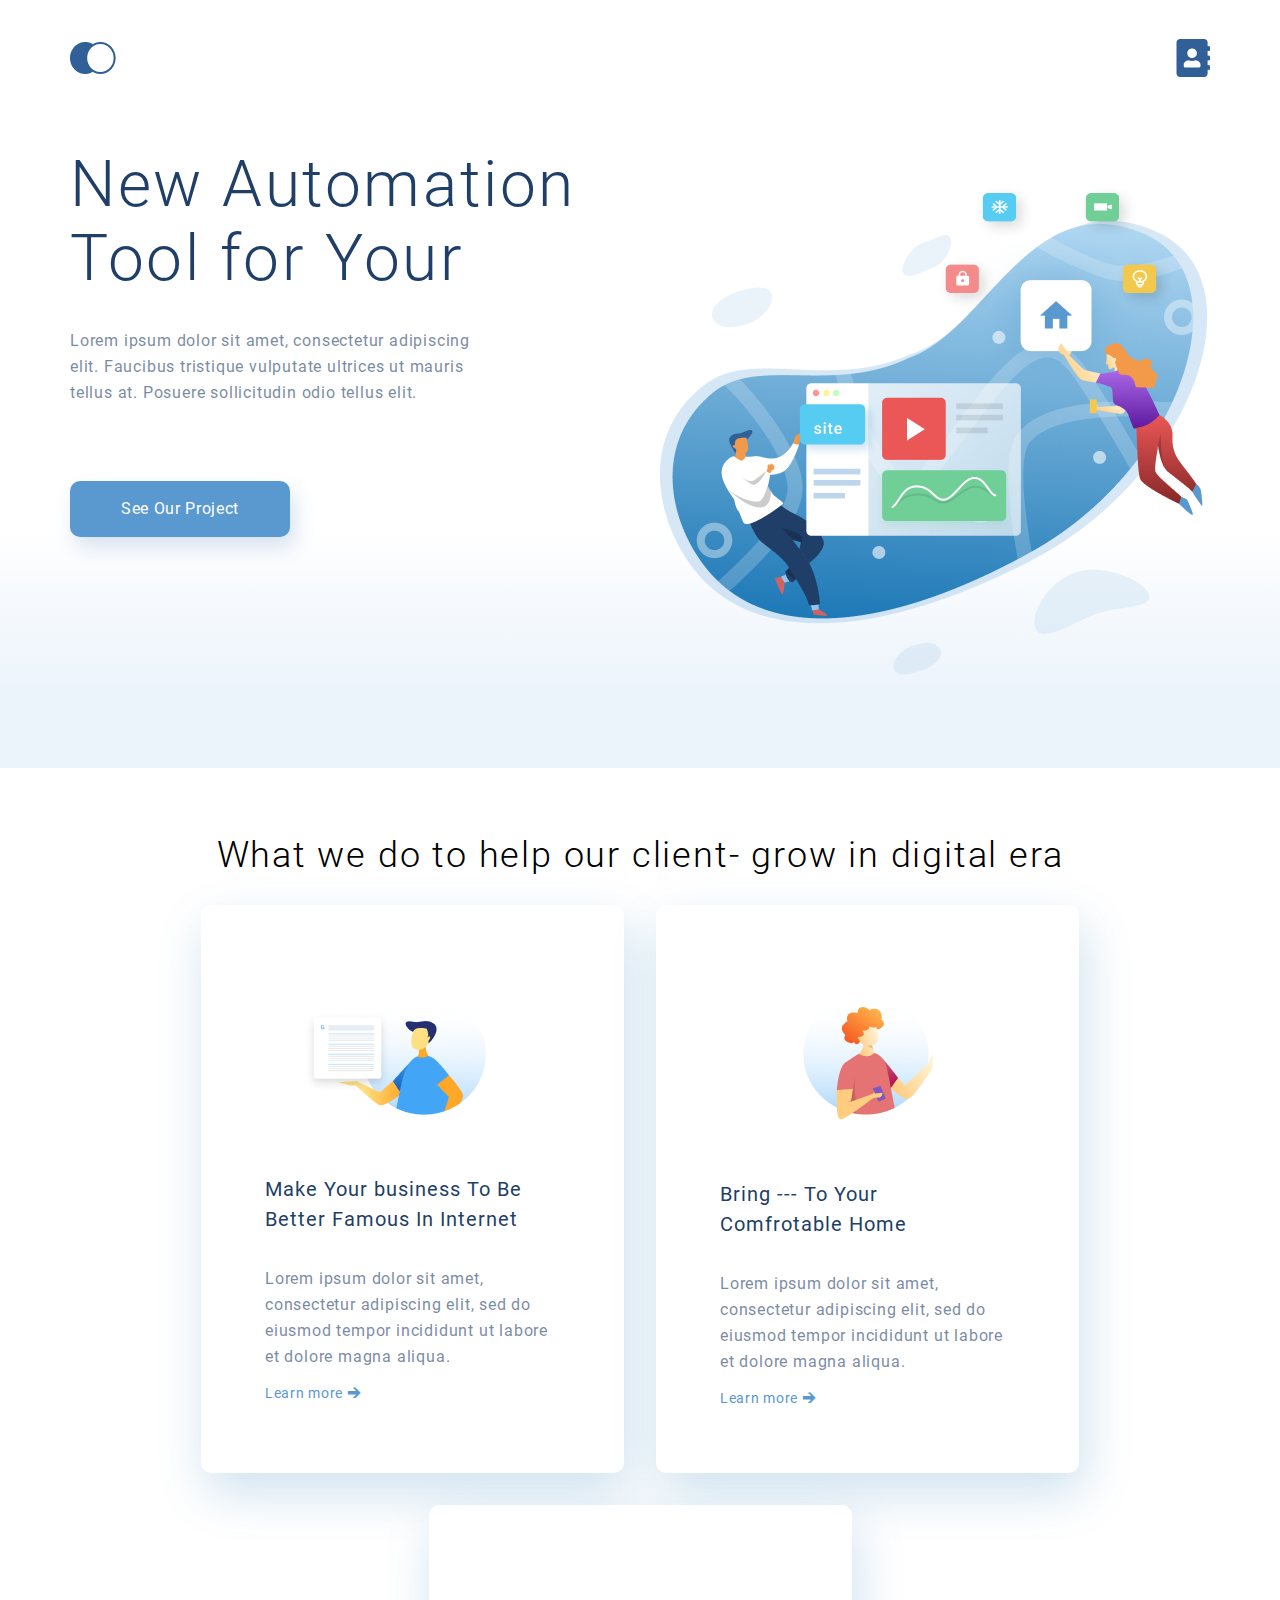
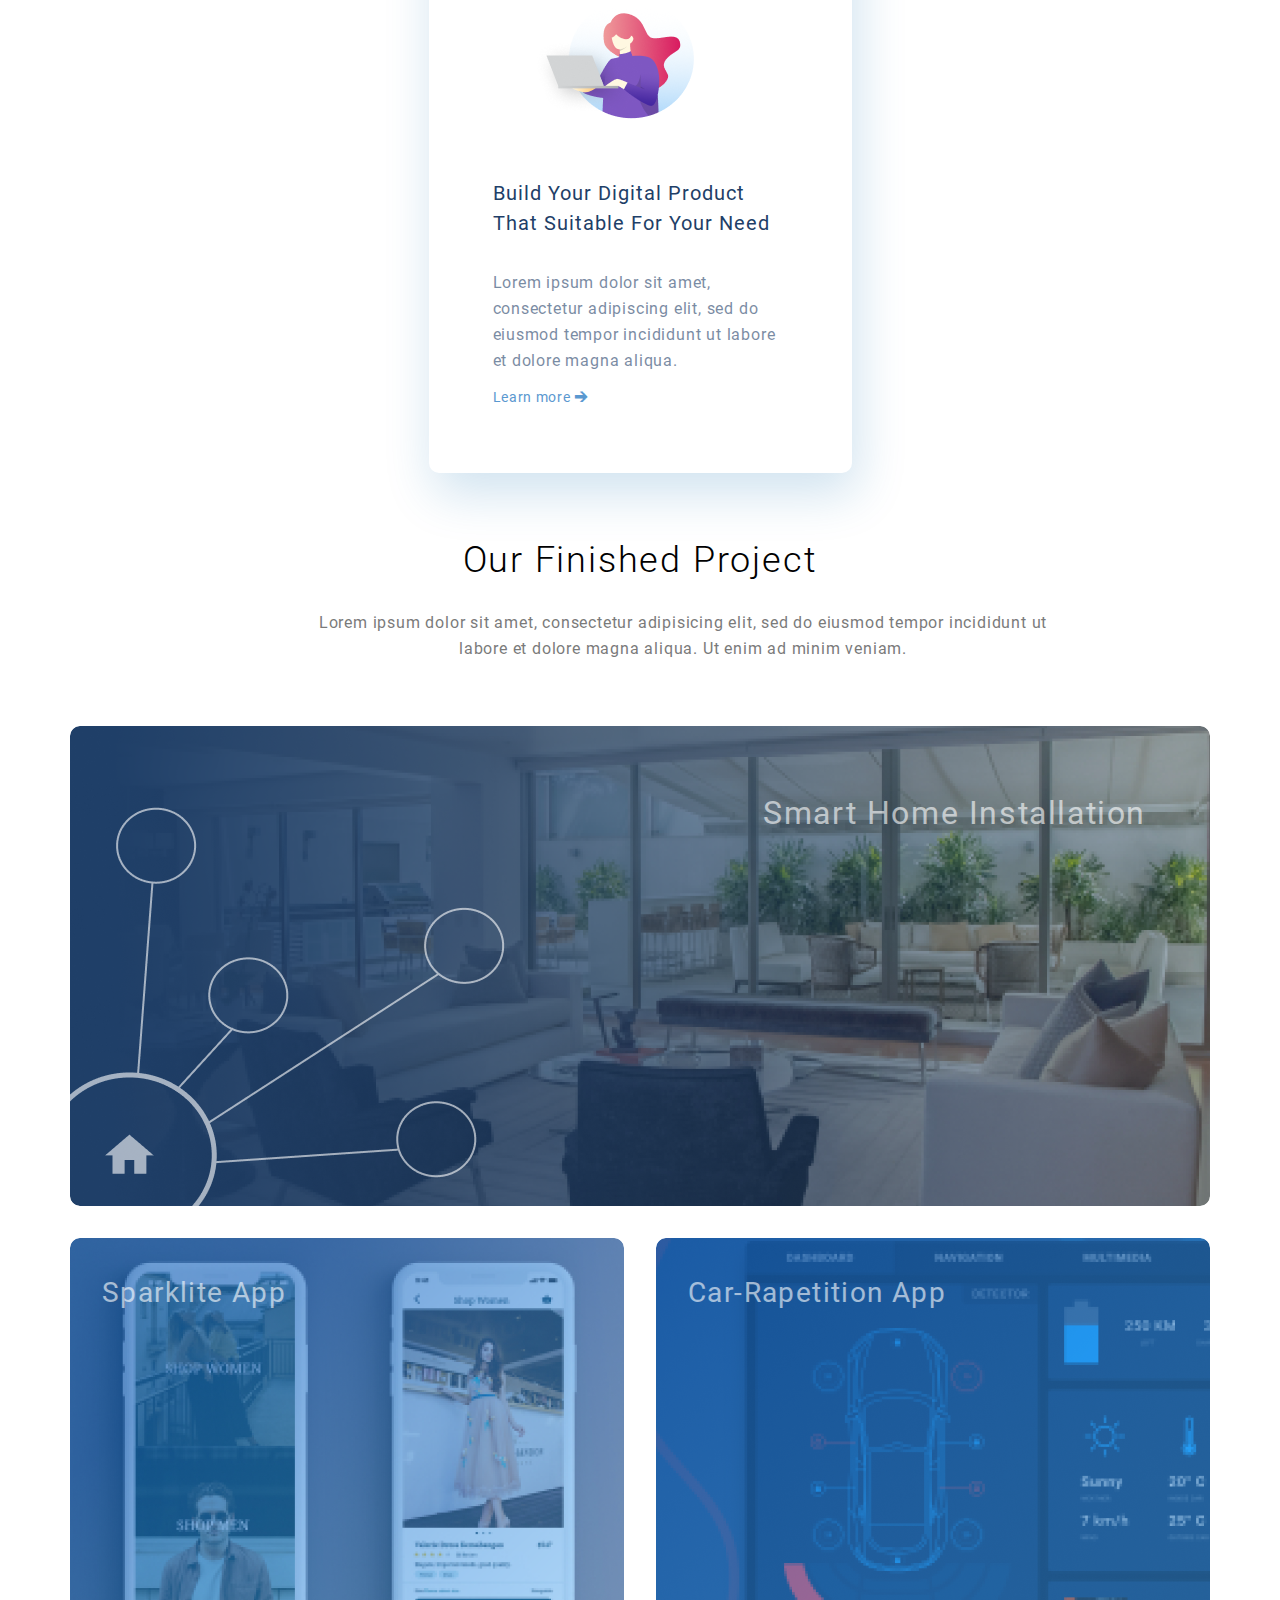
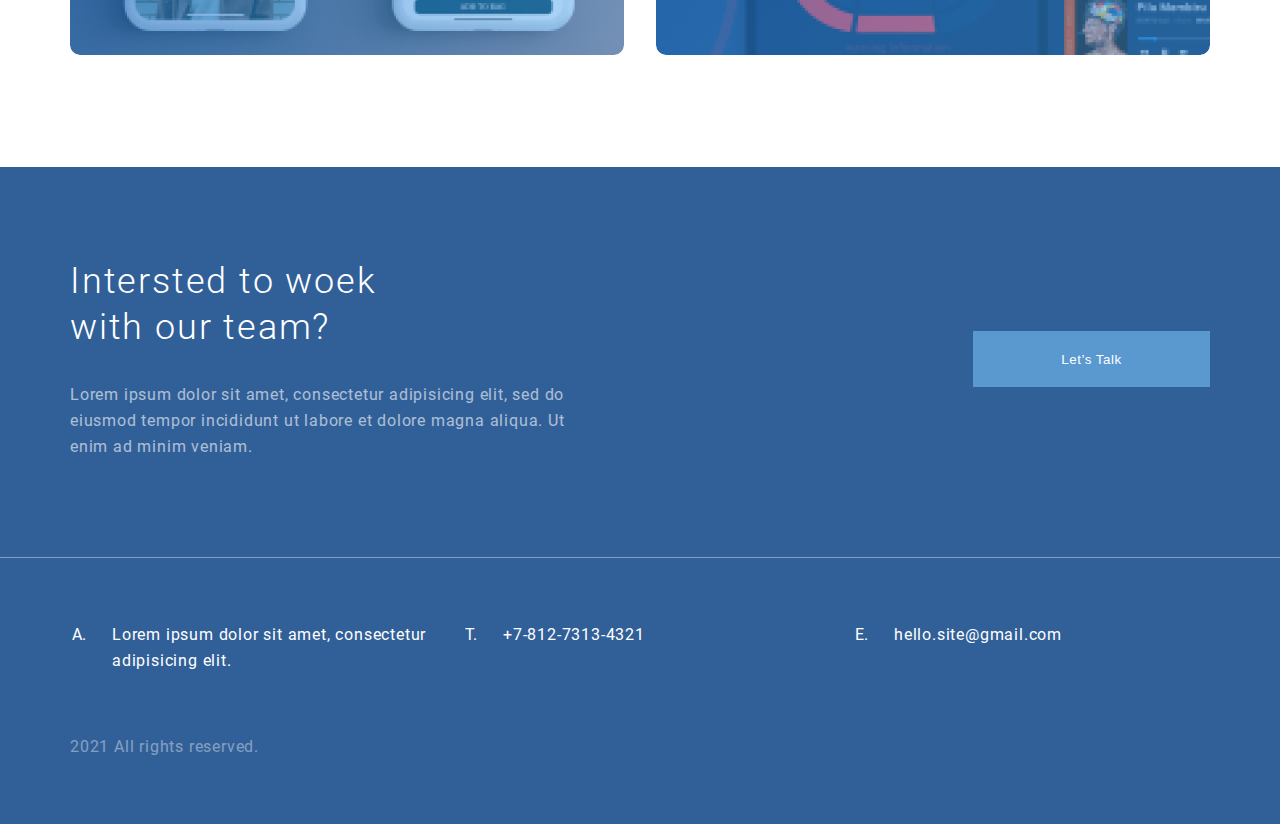
==== Adaptive/index.html @ 439b878c "adaptive" ====
<!DOCTYPE html>
<html lang="ru">
    <head>
        <meta charset="utf-8">
        
        <meta name="viewport" content="width=device-width, initial-scale=1.0">
        
        <title>Index</title>
        
        <link rel="stylesheet" href="css/main.css">
        
        <script src="js/main.js"></script>
    </head>
    
    <body>
        <header>
            <div class="container">
                <a class="logo"></a>
                <a class="user"></a>
            </div>
        </header>
        
        <main>
            
            <div class="container1">
              <div class="container">
               <h1>New Automation<br>Tool for Your </h1>
                <p>Lorem ipsum dolor sit amet, consectetur adipiscing elit. Faucibus tristique vulputate ultrices ut mauris tellus at. Posuere sollicitudin odio tellus elit.</p>
                    <button>See Our Project</button>
                    </div>
                </div>
                
                <h2>What we do to help our client- grow in digital era</h2>
            <div class="container2">
                <div class="threephoto">
                    <img src="images/man1.png" alt="man1" class="man1">
                        <div><h4>Make Your business To Be<br>Better Famous In Internet</h4>
                            <p>Lorem ipsum dolor sit amet,<br>consectetur adipiscing elit, sed do<br>eiusmod tempor incididunt ut labore<br>et dolore magna aliqua.</p> 
                                    <a href="#">Learn more &#129138;</a>
                                </div>
                            </div>
                            
            <div class="threephoto">
                <img src="images/man2.png" alt="man2" class="man2">
                    <div><h4>Bring --- To Your<br>Comfrotable Home</h4>
                        <p>Lorem ipsum dolor sit amet,<br>consectetur adipiscing elit, sed do<br>eiusmod tempor incididunt ut labore<br>et dolore magna aliqua.</p>
                                <a href="#">Learn more &#129138;</a>
                            </div>
                        </div>
                        
            <div class="threephoto">
                <img src="images/girl.png" alt="girl" class="girl">
                    <div><h4>Build Your Digital Product<br>That Suitable For Your Need</h4>
                        <p>Lorem ipsum dolor sit amet,<br>consectetur adipiscing elit, sed do<br>eiusmod tempor incididunt ut labore<br>et dolore magna aliqua.</p>
                                <a href="#">Learn more &#129138;</a>
                            </div>
                        </div>
                    </div>
                    
            <div class="container3">
                <h2>Our Finished Project</h2>
                    <p class="cont3">Lorem ipsum dolor sit amet, consectetur adipisicing elit, sed do eiusmod tempor incididunt ut labore et dolore magna aliqua. Ut enim ad minim veniam.</p>
                    </div>
            <div class="grid">
                <div class="mask1">
                    <p>Smart Home Installation</p>
                </div>
                
            <div class="mask2">
                <p>Sparklite App</p>
            </div>
            
            <div class="mask3">
                    <p>Car-Rapetition App</p>
                </div>
            </div>  
        </main>
        
        <footer>
            <div class="container">
                <button type="button">Let’s Talk</button>
                
                <h2>Intersted to woek<br>with our team?</h2>
                
                <p>Lorem ipsum dolor sit amet, consectetur adipisicing elit, sed do eiusmod tempor incididunt ut labore et dolore magna aliqua. Ut enim ad minim veniam.</p>
            </div>
            
            <div class="liner"></div>
            
            <div class="container">
                <ol>
                    <li>Lorem ipsum dolor sit amet, consectetur adipisicing elit.</li>
                    <li value="20">+7-812-7313-4321</li>
                    <li value="5">hello.site@gmail.com</li>
                </ol>
                
                <p>2021 All rights reserved.</p>
            </div>
        </footer>
    </body>
</html>
---- Adaptive/css/main.css ----
@font-face {
    font-family: 'Roboto';
    src: url('../fonts/Roboto-Light.woff2') format('woff2');
    font-weight: 300;
    font-style: normal;
    font-display: swap;
}
@font-face {
    font-family: 'Roboto';
    src: url('../fonts/Roboto-Medium.woff2') format('woff2');
    font-weight: 500;
    font-style: normal;
    font-display: swap;
}
@font-face {
    font-family: 'Roboto';
    src: url('../fonts/Roboto-Regular.woff2') format('woff2');
    font-weight: normal;
    font-style: normal;
    font-display: swap;
}

/* global reset */
html, body, body div, div, span, label, h1, h2, h3, h4, h5, h6, p, a, em, img, s, small, strong, sub, sup, b, u, i, dl, dt, dd, ol, ul, li, button, form, fieldset, article, aside, footer, header, main, nav, section, input, textarea, select, option {
    margin: 0;
    padding: 0;
    border: none;
    outline: none;
    background: none;
}
html * {
    max-height: 1000000px;
}

/* common */
a {
    text-decoration: none;
    cursor: pointer;
}
button {
    cursor: pointer;
}
p {
    color: #1f3f68;
    opacity: 0.6;
}
h2 {
    font-weight: 300;
    font-size: 36px;
    line-height: 46px;
    text-align: center;
    letter-spacing: 0.05em;
    color: #000;
}
.container {
    width: 1140px;
    margin: 0 auto;
}

/* structure */
html {
    height: 100%;
}
body {
    height: 100%;
    background: #fff;
    display: flex;
    flex-direction: column;
    font: normal 400 16px/26px 'Roboto';
    letter-spacing: 0.05em;
}
header {
    height: 116px;
    flex: none;
    position: relative;
    z-index: 1;
}
footer {
    height: 657px;
    background: #316099;
    flex: none;
}
main {
    flex: auto;
    margin-top: -116px;
}

/* header */
header .container {
    height: 48px;
    padding: 34px 0;
}
.logo {
    float: left;
    width: 46px;
    height: 48px;
    background: url('../images/logo.png') center center no-repeat;
}
.user {
    float: right;
    width: 34px;
    height: 48px;
    background: url('../images/user.png') center center no-repeat;
}

/* footer */
.liner {
    height: 0;
    border-top: 1px solid rgba(255,255,255,.4);
}
footer button {
    float: right;
    background: #5a98d0;
    height: 56px;
    width: 237px;
    color: #fff;
    letter-spacing: 0.04em;
    margin: 100px 0 106px 408px;
}
footer .container {
    padding: 64px 0;
    overflow: hidden;
}
footer h2 {
    color: #fff;
    text-align: left;
    margin: 27px 0 32px;
}
footer p {
    color: #fff;
}
ol + p {
    opacity: 0.4;
}
ol {
    list-style-type: upper-alpha;
    color: #fff;
    display: flex;
    justify-content: space-between;
    margin: 0 0 60px 22px;
}
ol li {
    width: 336px;
}
ol li::before {
    width: 20px;
    height: 30px;
    float: left;
    content: '';
}

/* main */
.container1 {
    height: 768px;
    background: linear-gradient(0deg, #EBF3FB 0%, #EBF3FB 8.84%, rgba(152, 195, 232, 0) 31.12%);
}
.container1 .container {
    padding: 183px 0px 94px;
    height: 491px;
    background: url('../images/ilus.png') right 183px no-repeat;
}
main h1{
    height: 148px;
    width: 510px;
    font: normal 300 64px/74px 'Roboto';
    color: #1F3F68;
    letter-spacing: 0.04em;
    margin-top: -35px;
}
main p {
    width: 425px;
    height: 82px;
    font: normal 400 16px/26px 'Roboto';
    letter-spacing: 0.05em;
    color: #1F3F68;
    margin-top: 32px;
}
main h2 {
    width: 1140px;
    height: 41px;
    margin: 64px auto 32px;
    font: normal 300 36px/46px 'Roboto';
    text-align: center;
    letter-spacing: 0.05em;
    color: #000000;
}
main button {
    width: 220px;
    height: 56px;
    background: #5A98D0;
    box-shadow: 5px 10px 20px rgba(53, 110, 173, 0.2);
    border-radius: 10px;
    font: normal 400 16px/26px 'Roboto';    
    text-align: center;
    letter-spacing: 0.04em;
    color: #FFFFFF;
    margin-top: 71px;
}
.container2 {
    display: flex;
    gap: 32px;
    align-items: center; 
    justify-content: center;
    flex-flow: wrap;
}
.threephoto {
    width: 359px;
    height: 480px;
    background: #FFFFFF;
    box-shadow: 5px 20px 50px rgba(16, 112, 177, 0.2);
    border-radius: 10px;
    padding: 44px 32px;
} 
h4 {
    letter-spacing: 0.05em;
    color: #1F3F68;
    font: normal 400 20px/30px 'Roboto';
}
.container2 p {
    letter-spacing: 0.05em;
    color: #1F3F68;
    opacity: 0.6;
    font: normal 400 16px/26px 'Roboto';
}
.threephoto>div {
    width: 283px;
    height: 220px;
    padding: 44px 32px;
}
.container2 a {
    width: 120px;
    display: inline-block;
    font: normal 400 14px/30px 'Roboto';
    letter-spacing: 0.05em;
    color: #5A98D0;
    margin: 30px 207px 44px 0px; 
}
.man1 {
    margin: 44px 109px 7px 70px;
}
.man2 {
    margin: 44px 109px 7px 115px;
}
.girl {
    margin: 50px 109px 7px 70px;
}
.cont3 {
    width: 750px;
    height: 52px;
    font: normal 400 16px/26px 'Roboto';
    text-align: center;
    letter-spacing: 0.05em;
    color: #222222;
    margin: 32px 308px 64px 308px;
 }
.grid {
    display: grid;
    gap: 32px;
    margin-bottom: 112px;
    justify-content: center;
    grid-template-areas: "m1 m1" "m2 m3";
    
}
.mask1 p {
    font: normal 400 32px/46px 'Roboto';
    letter-spacing: 0.05em;
    color: #FFFFFF;
    text-align: right;
    margin: 64px 64px auto auto;
}
.mask1 {
    width: 1140px;
    height: 480px;
    border-radius: 10px;
    background: url('../images/Mask Group.png') no-repeat;
    grid-area: m1;
}
.mask2 p {
    font: normal 400 28px/46px 'Roboto';
    letter-spacing: 0.05em;
    color: #FFFFFF;
    text-align: left;
    margin: 32px 339px auto 32px;
}
.mask2 {
    width: 554px;
    height: 417px;
    border-radius: 10px;
    background: url('../images/Mask Group2.png') no-repeat;
    grid-area: m2;
}
.mask3 {
    width: 554px;
    height: 417px;
    border-radius: 10px;
    background: url('../images/Mask Group3.png') no-repeat;
    grid-area: m3;
    
}
.mask3 p {
    font: normal 400 28px/46px 'Roboto';
    letter-spacing: 0.05em;
    color: #FFFFFF;
    text-align: left;
    margin: 32px 264px 339px 32px;
} 
    

/* Contact us*/



.start{
    display: flex;
    flex-direction: column;
    align-items: center;
    height: 379px;
    background: url('../images/start.png') center 129px no-repeat;
    background-size: cover;
    margin-bottom: 57px;
    
}
.start h2{
    width: 235px;
    height: 74px;
    margin: 185px 0px 16px 0px;
    font: normal 500 44px/74px 'Roboto';
    letter-spacing: 0.04em;
    color: #FFFFFF;;
}
.start p{
    width: 780px;
    height: 60px;
    margin-top: 0px;
    margin-bottom: 44px;
    font: normal 400 20px/30px 'Roboto';
    letter-spacing: 0.04em;
    color: rgba(255, 255, 255, 0.6);
    text-align: center;
}
.contact{
    display: grid;
    gap: 101px;
    height: 800px;
    grid-template-columns: 301px 540px;
    justify-content: center;
    align-items: center;
    margin-left: 212px;
    margin-right: 212px;
    margin-bottom: 96px;
}
.address{
    width: 301px;
    height: 668px;
    background: url('../images/Group.png') top no-repeat;
}
.address h3{                        
    font: 500 20px/30px 'Roboto';
    color: #1F3F68;
    letter-spacing: 0.04em;
    margin: 20px auto;
    text-transform: uppercase;
}
.address h3:first-child {
    margin-top: 220px;
}
.address p:nth-last-of-type(2) {
    margin-top: 0px;
}
.address p:nth-last-of-type(1) {
    margin-top: 16px;
}
.address p {
    font: 300 16px/26px 'Roboto';
    color: #1F3F68;
    letter-spacing: 0.04em;
    opacity: 0.6;
}
.address li {
    font-weight: 300;
    font-size: 16px;
    line-height: 26px;
    letter-spacing: 0.04em;
    opacity: 0.6;
}
.address ul {
    list-style: none;
    display: inline-block;
}
.address a {
    display: inline-block;
    height: 40px;
}
.tel::before {
    display: inline-block;
    background-size: 26px;
    width: 24px;
    height: 24px;
    padding-left:40px;
    opacity: 0.6;
}
.cite{
    display: inline-block;
    height: 26px;
    width: 200px;
    font-weight: 300px;
    color: #1F3F68;
    text-decoration: none;
    text-align: left;
}
.cite::before{
    width: 24px;
    height: 24px;
    float: left;
    margin-right: 16px;
}
.mail{
    display: inline-block;
    height: 26px;
    width: 200px;
    font-weight: 300px;
    color: #1F3F68;
    text-decoration: none;
    text-align: left;
}
.mail::before{
    width: 24px;
    height: 24px;
    float: left;
}
.send{
    height: 800px;
    box-shadow: 5px 20px 50px rgba(16, 112, 177, 0.2);
    padding: 0px 56px 0px;
    box-sizing: border-box;
    border-radius: 10px;
}
.send h3{
    font: 500 20px/30px 'Roboto';
    text-align: left;
    color: #1F3F68;
    margin: 56px 0px 16px 0px;
    text-transform: uppercase;
    letter-spacing: 0.04em;
}
form{
    display: block;
    width: 428px;
    height: 610px;
}
.send label{
    display: block;
    font: 400 16px/30px 'Roboto';
    color: #1F3F68;
    opacity: 0.8;
    margin: 32px 0px 8px;
}
.send .text{
    display: block;
    width: 428px;
    height: 72px;
    border: 1px solid #356EAD;
    box-sizing: border-box;
    padding: 20px 35px;
    border-radius: 10px;
    font: 300 16px/30px 'Roboto';
    color: #1F3F68;
    opacity: 0.2;
}
.send .message{
    display: block;
    width: 428px;
    height: 144px;
    border: 1px solid #356EAD;
    box-sizing: border-box;
    padding: 20px 35px;
    border-radius: 10px;
    font: 300 16px/30px 'Roboto';
    color: #1F3F68;
    opacity: 0.2;
}
.send button{
    display: block;
    width: 428px;
    height: 72px;
    margin-top: 72px;
    font: 500 16px/26px 'Roboto';
    letter-spacing: 0.04em;
    color: #FFFFFF;
    box-shadow: 5px 20px 50px rgba(16, 112, 177, 0.2);
    text-transform: uppercase;
}

.navigator{
    height: 480px;
    background: url('../images/map.png') center no-repeat;
    margin-bottom: 112px;
}

/* adaptive */
@media screen and (max-width:1204px) {
    .container {
        width: auto;
        margin: 0 32px;
    }
    .container1 {
        height: 768px;
}
    .container1 .container {
        padding: 0px 0 150px;
        height: 472px;
}
    main h1 {
        width: 506px;
        height: 148px;
        text-align: left;
        letter-spacing: 0.04em;
        margin-top: 188px;
}
    main p {
        width: 425px;
        height: 82px;
        letter-spacing: 0.05em;
        margin-top: 32px;
}
    main h2 {
        width: 341px;
        height: 55px;
        padding: 0px;
        font: normal 300 24px/28px 'Roboto';
        text-align: center;
    }
    .container2 {
        flex-direction: column;
        align-items: center;
        gap: 32px; 
}
    .threephoto {
        width: 335px;
        height: 448px;
}
    .threephoto>div {
        width: 275px;
        height: 215px;
        padding: 30px;
}
    .man1 {
        margin: 40px 105px 0px 60px;
}
    .man2 {
        margin: 40px 105px 0px 96px;
}
    .girl {
        margin: 40px 105px 0px 68px;
}
    .cont3 {
        width: 520px;
        height: 78px;
        text-align: center;
}
    .grid {
        display: grid;
        gap: 32px;
        margin-bottom: 112px;
        justify-content: center;
        grid-template-areas: "m1 m1" "m2 m3";
    
}
    .mask1 {
        width: 705px;
        height: 297px;
        border-radius: 10px;
}
    .mask2 {
        width: 336px;
        height: 253px;
        border-radius: 10px;
        grid-area: m2;
}
    .mask3 {
        width: 336px;
        height: 253px;
        border-radius: 10px;
        grid-area: m3;
    
}
   
    footer {
        height: 654px;
    }
    footer .container {
        padding: 64px 92px;
    }
    footer button {
        height: 32px;
        width: 133px;
        margin: 95px 0 65px 0;
    }
    footer h2 {
        width: 336px;
        margin: -16px 0 22px;
    }
    footer p {
        width: 336px;
    }
    ol {
        display: block;
        margin-bottom: 53px;
    }
    ol li {
        width: auto;
        margin-bottom: 19px;
    }
    ol li::before {
        height: 10px;
        width: 40px;
    }
    /*contact us*/
    
    .start{
    height: 349px;
    background-size: cover;
    margin-bottom: 40px;
    
}
    .start h2{
    width: 520px;
    height: 74px;
    margin: 149px 124px 16px 124px;
}
    .start p{
    width: 520px;
    height: 90px;
    margin-top: 0px;
    margin-bottom: 20px;
}
    .contact{
    display: grid;
    gap: 32px;
    height: 1520px;
    grid-template-columns: 1fr 1fr;
    grid-template-areas: "a " "s";
    justify-content: center;
    align-items: center;
    justify-items: center;
    margin-bottom: 64px;
}
    .address{
    height: 740px;
    grid-area: a;
}
    .address h3{                        
    margin: 24px 0px 24px 0px;
}

    .address p{                        
    margin: 0px 0px 0px 0px;
}   
    main .send{
    height: 780px;
    padding: 0px 50px 0px;
    grid-area: s;
    margin: 0px 124px 64px 124px;
}
    form{
    display: block;
    width: 413px;
    height: 780px;
}
    .send label{
    font: 400 16px/30px 'Roboto';
    margin: 32px 0px 7px;
}
    .send button{
    width: 412px;
    height: 70px;
    margin-top: 70px;
}
    .navigator {
    width: 100%;
    height: 392px;
    margin-bottom: 64px;
    background-size: cover;
}
}

@media screen and (max-width:767px) {
    
    .container {
        margin: 0px 16px;
    }
    header {
        height: 80px;
    }
    header .container {
        padding: 16px 0;
    }
    main {
        margin-top: -80px;
    }
    .container1 {
        height: 376px;
    }
    .container1 .container{
        height: 245px;
        display: flex;
        flex-direction: column;
        align-items: center;
        padding: 92px 16px 16px;
        margin: 0px;
        background: none;
    }     
    main  h1{
        width: 343px;
        height: 76px;
        font: normal 300 32px/38px 'Roboto';
        text-align: center;
        letter-spacing: 0.04em;
        margin: 0px 16px 12px 16px;
}
    main p {
        width: 343px;
        height: 96px;
        text-align: center;
        letter-spacing: 0.05em;
        margin: 12px 16px 32px 16px;
}
    main h2 {
        width: 350px;
        height: 55px;
        font: normal 300 24px/28px 'Roboto';
        text-align: center;
        margin-left: 200px;
}
    main button {
        width: 107px;
        height: 27px;
        font: normal 400 12px/26px 'Roboto';    
        text-align: center;
        margin-top: 0px;
        margin-bottom: 45px;
}
    .container2 {
    flex-direction: column;
    align-items: center;
    gap: 32px;
}
    .threephoto {
    width: 336px;
    height: 451px;
} 
    .container2 p {
    letter-spacing: 0.05em;
    color: #1F3F68;
    opacity: 0.6;
    font: normal 400 16px/26px 'Roboto';
    text-align: left;
    margin: 12px 0px;
}
    .threephoto>div {
    width: 275px;
    height: 215px;
    padding: 30px;
}
    .man1 {
    margin: 35px 105px 0px 60px;
}
    .man2 {
     margin: 35px 105px 0px 96px;
}
    .girl {
    margin: 35px 105px 0px 68px;
}
    .container3 h2{
    margin-top: 64px;     
}
    .cont3 {
    width: 343px;
    height: 104px;
    text-align: center;
    letter-spacing: 0.05em;
    margin: 32px 0px 82px 150px;
    padding-left: 50px;
}
    .grid {
    display: grid;
    gap: 32px;
    margin-bottom: 112px;
    justify-content: center;
    grid-template-areas: "m1" "m2" "m3";
}
    .mask1 p {
    font: normal 400 16px/19px 'Roboto';
    margin: 16px 16px 0px 0px;
   }
    .mask1 {
    width: 343px;
    height: 144px;
    border-radius: 10px;
    grid-area: m1;
}
    .mask2 p {
    font: normal 400 16px/19px 'Roboto';
    margin: 26px 0px 0px 16px;
}
    .mask2 {
    width: 343px;
    height: 255px;
    border-radius: 10px;
    grid-area: m2;
}
    .mask3 {
    width: 343px;
    height: 262px;
    border-radius: 10px;
    grid-area: m3;
    
}
    .mask3 p {
    font: normal 400 16px/19px 'Roboto';
    margin: 16px 0px 0px 18px;
}   
     footer {
        height: 553px;
    }
    footer .container {
        display: flex;
        flex-direction: column;
        padding: 18px 0 40px;
    }
    footer button {
        order: 1;
        float: none;
        width: 108px;
        margin: 33px auto 0;
    }
    footer h2 {
        width: auto;
        text-align: center;
        font-size: 24px;
        line-height: 28px;
        letter-spacing: 0px;
        margin: 0 0 27px;
    }
    footer p {
        width: auto;
        text-align: center;
    }
    ol {
        margin: 14px 0 11px 22px;
    }
    ol li {
        line-height: 19px;
    }
    ol li::before {
        height: 20px;
        width: 20px;
    }
 
     /*contact us*/
    
    .start {
    height: 333px;
    background-size: cover;
    margin-bottom: 45px;
}
    .start h2 {
    width: 163px;
    height: 28px;
    font: normal 500 24px/28px 'Roboto';
    margin: 149px 106px 32px 106px;
}
    .start p {
    width: 341px;
    height: 81px;
    font: 300 16px/30px 'Roboto';
}
    .contact {
    display: grid;
    gap: 32px;
    height: 1250px;
    grid-template-columns: 1fr 1fr;
    grid-template-areas: "a" "s";
    justify-content: center;
    align-items: center;
    justify-items: center;
    margin-bottom: 32px;
}
    .address {
    width: 299px;
    height: 612px;
    grid-area: a;
    margin-left: 0px;
}
    .address h3 {                        
    margin: 12px 0px 12px 0px;
}

    .address p {
    margin: 12px 0px 12px 0px;
    text-align:left;
}
    main .send {
    width: 342px;
    height: 514px;
    padding: 0px 17px 0px;
    grid-area: s;
    margin: 0px 17px 32px 17px;
}
    form {
    display: block;
    width: 272px;
    height: 450px;
}

    .send h3 {
    font: 500 16px/30px 'Roboto';
    text-align: left;
    margin: 36px 0px 16px 0px;
} 
    .send label {
    font: 400 14px/30px 'Roboto';
    margin: 0px;
}
    .send .text {
    display: block;
    width: 271px;
    height: 46px;
    border: 1px solid #356EAD;
    box-sizing: border-box;
    padding: 13px 26px;
    border-radius: 10px;
    font: 300 14px/30px 'Roboto';
    margin-left: 17px;
}
    .send .message {
    width: 271px;
    height: 116px;
    padding: 13px 24px;
    font: 300 14px/30px 'Roboto';
    margin-left: 17px;
}
    .send button {
    width: 271px;
    height: 46px;
    margin-top: 46px;
    margin-left: 17px;
}
    main .navigator {
    width: 100%;
    height: 349px;
    margin-bottom: 32px;
    background-size: cover;
}
}
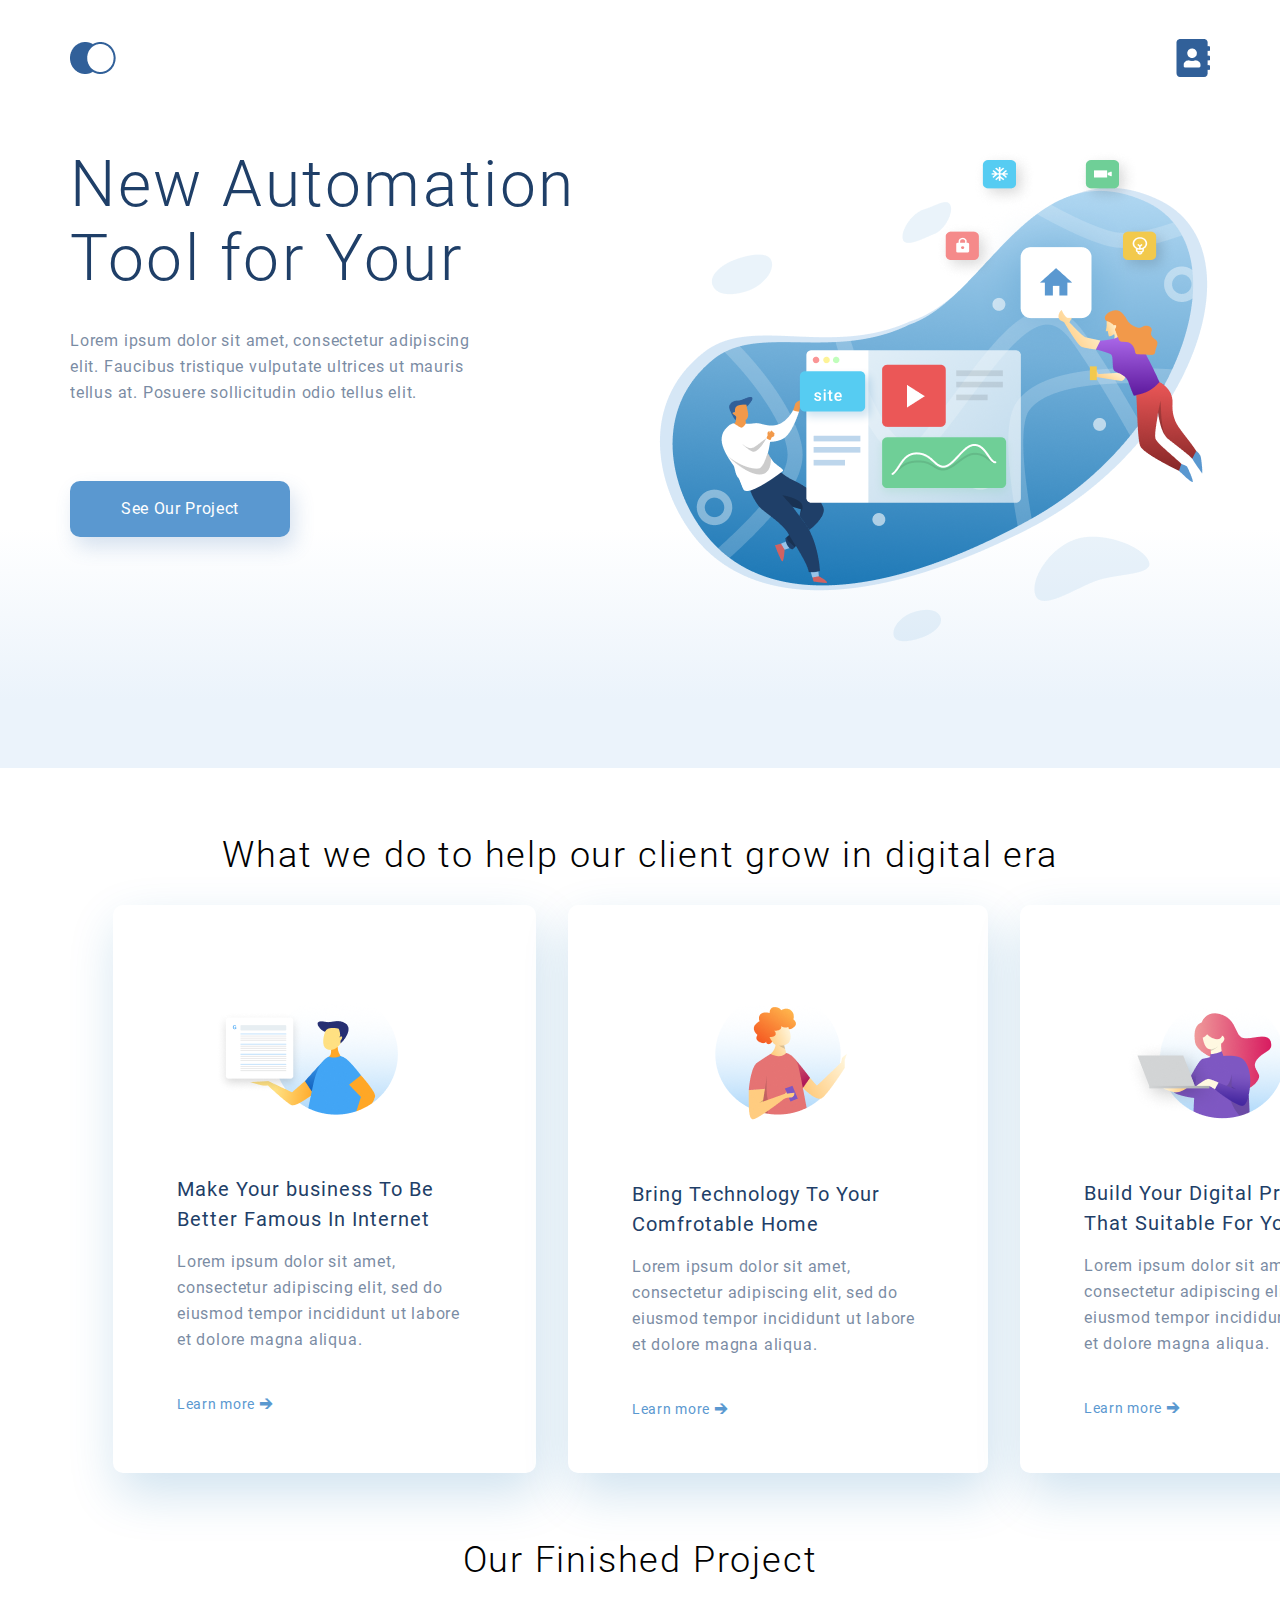
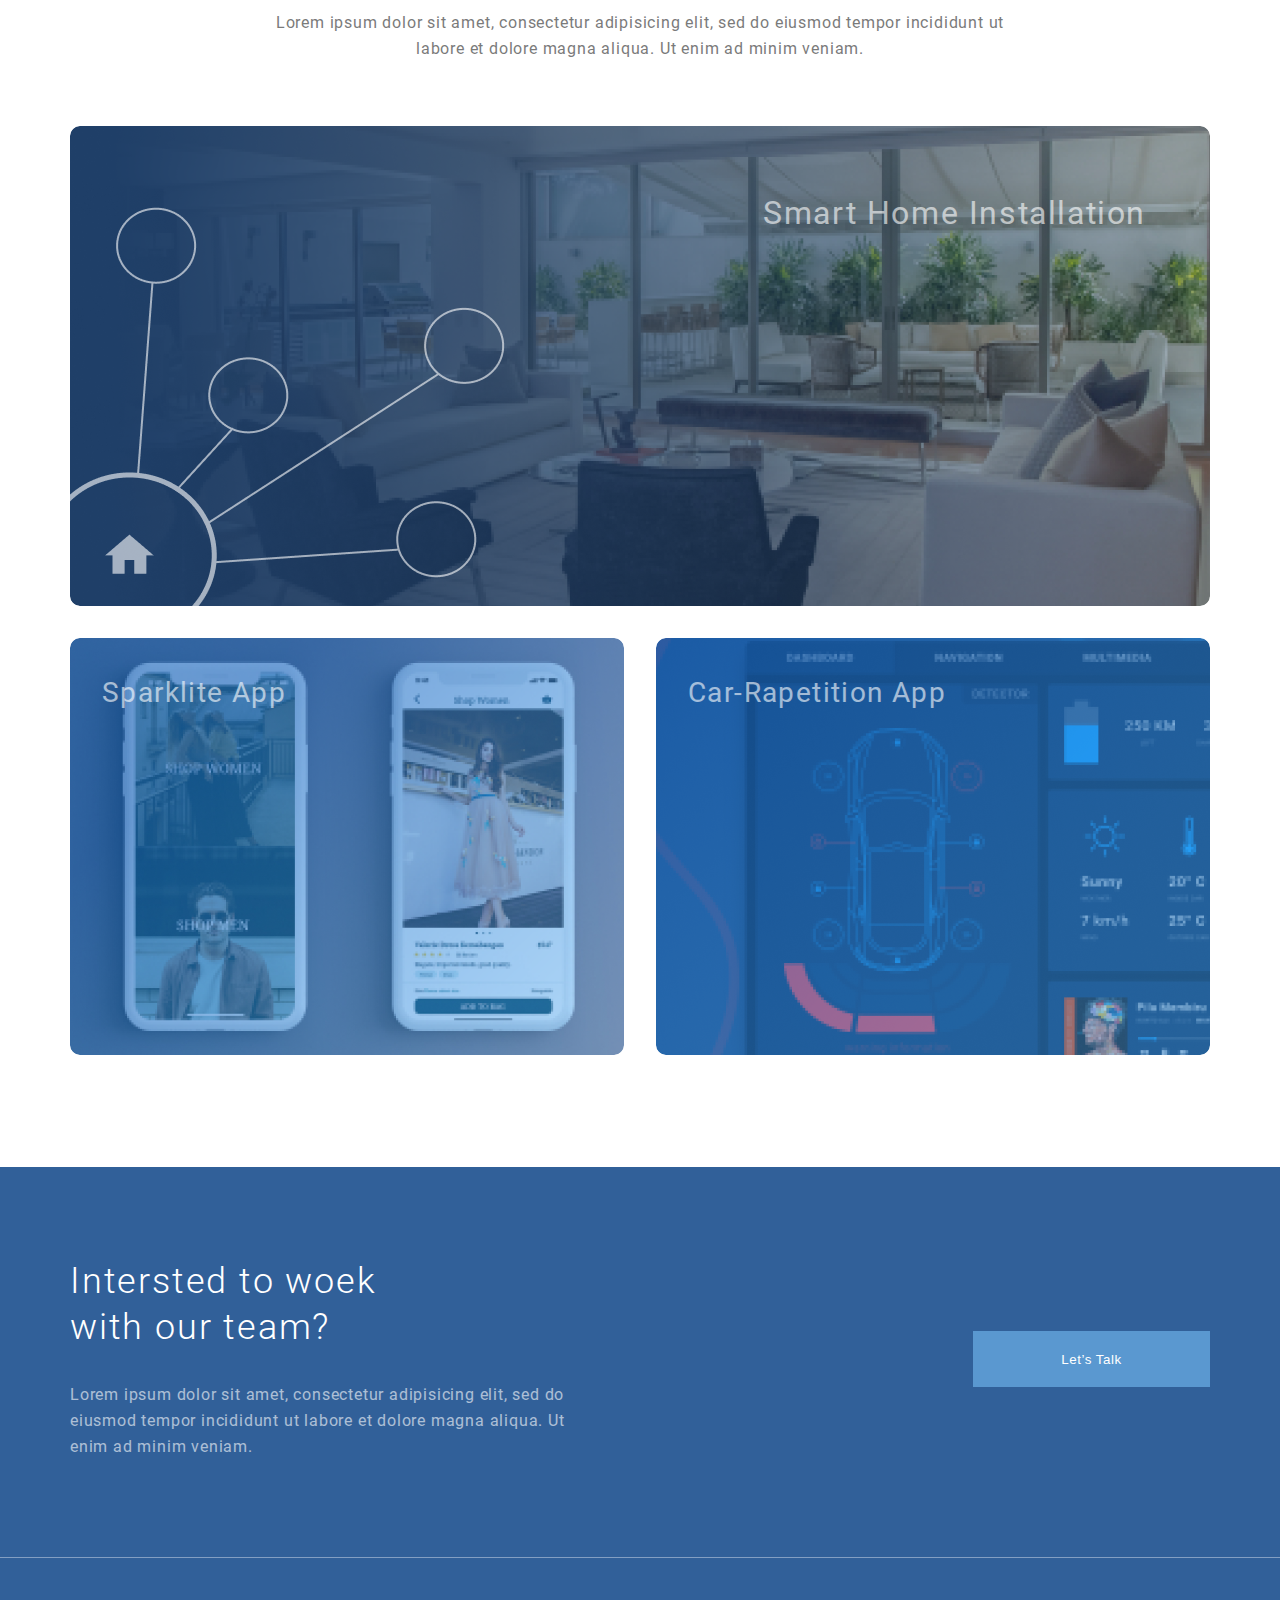
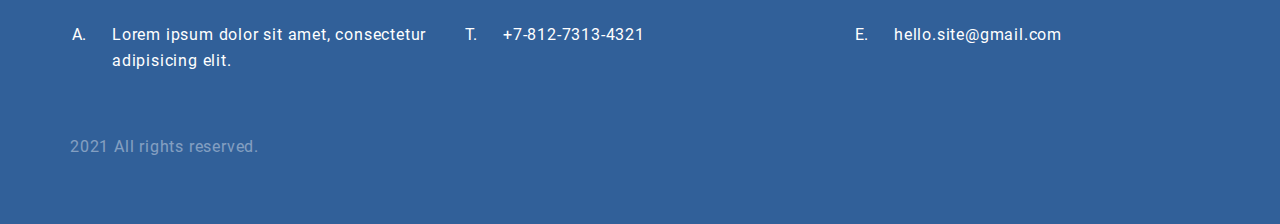
==== commit 4d93e66e: "adaptive2" ====
--- a/Adaptive/index.html
+++ b/Adaptive/index.html
@@ -30,28 +30,30 @@
                     </div>
                 </div>
                 
-                <h2>What we do to help our client- grow in digital era</h2>
+                <div class="zag">
+                    <h2>What we do to help our client grow in digital era</h2>
+                </div>
             <div class="container2">
                 <div class="threephoto">
                     <img src="images/man1.png" alt="man1" class="man1">
                         <div><h4>Make Your business To Be<br>Better Famous In Internet</h4>
-                            <p>Lorem ipsum dolor sit amet,<br>consectetur adipiscing elit, sed do<br>eiusmod tempor incididunt ut labore<br>et dolore magna aliqua.</p> 
+                            <p>Lorem ipsum dolor sit amet, consectetur adipiscing elit, sed do eiusmod tempor incididunt ut labore et dolore magna aliqua.</p> 
                                     <a href="#">Learn more &#129138;</a>
                                 </div>
                             </div>
                             
             <div class="threephoto">
                 <img src="images/man2.png" alt="man2" class="man2">
-                    <div><h4>Bring --- To Your<br>Comfrotable Home</h4>
-                        <p>Lorem ipsum dolor sit amet,<br>consectetur adipiscing elit, sed do<br>eiusmod tempor incididunt ut labore<br>et dolore magna aliqua.</p>
+                    <div><h4>Bring Technology To Your<br>Comfrotable Home</h4>
+                        <p>Lorem ipsum dolor sit amet, consectetur adipiscing elit, sed do eiusmod tempor incididunt ut labore et dolore magna aliqua.</p>
                                 <a href="#">Learn more &#129138;</a>
                             </div>
                         </div>
                         
             <div class="threephoto">
                 <img src="images/girl.png" alt="girl" class="girl">
-                    <div><h4>Build Your Digital Product<br>That Suitable For Your Need</h4>
-                        <p>Lorem ipsum dolor sit amet,<br>consectetur adipiscing elit, sed do<br>eiusmod tempor incididunt ut labore<br>et dolore magna aliqua.</p>
+                    <div><h4>Build Your Digital Product That Suitable For Your Need</h4>
+                        <p>Lorem ipsum dolor sit amet, consectetur adipiscing elit, sed do eiusmod tempor incididunt ut labore et dolore magna aliqua.</p>
                                 <a href="#">Learn more &#129138;</a>
                             </div>
                         </div>
@@ -59,7 +61,8 @@
                     
             <div class="container3">
                 <h2>Our Finished Project</h2>
-                    <p class="cont3">Lorem ipsum dolor sit amet, consectetur adipisicing elit, sed do eiusmod tempor incididunt ut labore et dolore magna aliqua. Ut enim ad minim veniam.</p>
+            </div>
+                    <div class="cont3"><p>Lorem ipsum dolor sit amet, consectetur adipisicing elit, sed do eiusmod tempor incididunt ut labore et dolore magna aliqua. Ut enim ad minim veniam.</p>
                     </div>
             <div class="grid">
                 <div class="mask1">
--- a/Adaptive/css/main.css
+++ b/Adaptive/css/main.css
@@ -157,7 +157,7 @@
 .container1 .container {
     padding: 183px 0px 94px;
     height: 491px;
-    background: url('../images/ilus.png') right 183px no-repeat;
+    background: url('../images/ilus.png') right 150px no-repeat;
 }
 main h1{
     height: 148px;
@@ -196,14 +196,21 @@
     color: #FFFFFF;
     margin-top: 71px;
 }
-.container2 {
+    .container2 {
     display: flex;
     gap: 32px;
     align-items: center; 
-    justify-content: center;
-    flex-flow: wrap;
-}
-.threephoto {
+    justify-content: space-around;
+    flex-flow: nowrap;
+    margin: 0 113px;
+}
+    .container2 p {
+    text-align: left;
+    margin: 15px 0px;
+    width: 294px;
+    height: 95px;
+}
+    .threephoto {
     width: 359px;
     height: 480px;
     background: #FFFFFF;
@@ -244,14 +251,19 @@
 .girl {
     margin: 50px 109px 7px 70px;
 }
-.cont3 {
+    .cont3 {
+    display: flex;
+    justify-content: center;
+    align-items: center;
+}
+    .cont3 p {
     width: 750px;
     height: 52px;
     font: normal 400 16px/26px 'Roboto';
     text-align: center;
     letter-spacing: 0.05em;
     color: #222222;
-    margin: 32px 308px 64px 308px;
+    margin: 0px 0px 64px 0px;
  }
 .grid {
     display: grid;
@@ -259,7 +271,6 @@
     margin-bottom: 112px;
     justify-content: center;
     grid-template-areas: "m1 m1" "m2 m3";
-    
 }
 .mask1 p {
     font: normal 400 32px/46px 'Roboto';
@@ -294,8 +305,7 @@
     height: 417px;
     border-radius: 10px;
     background: url('../images/Mask Group3.png') no-repeat;
-    grid-area: m3;
-    
+    grid-area: m3;  
 }
 .mask3 p {
     font: normal 400 28px/46px 'Roboto';
@@ -493,7 +503,7 @@
 
 .navigator{
     height: 480px;
-    background: url('../images/map.png') center no-repeat;
+    background: url('../images/map.png') center center no-repeat;
     margin-bottom: 112px;
 }
 
@@ -505,17 +515,18 @@
     }
     .container1 {
         height: 768px;
+        background: linear-gradient(0deg, #DFEDF8 0%, #EBF3FB 8.84%, rgba(152, 195, 232, 0)31.12%);
 }
     .container1 .container {
-        padding: 0px 0 150px;
+        padding: 188px 0 32px;
         height: 472px;
+        background: url('../images/illus2.png') right 320px no-repeat;
 }
     main h1 {
         width: 506px;
         height: 148px;
         text-align: left;
         letter-spacing: 0.04em;
-        margin-top: 188px;
 }
     main p {
         width: 425px;
@@ -524,20 +535,27 @@
         margin-top: 32px;
 }
     main h2 {
-        width: 341px;
-        height: 55px;
+        width: 704px;
+        height: 90px;
         padding: 0px;
-        font: normal 300 24px/28px 'Roboto';
-        text-align: center;
-    }
+}
+    main button {
+    margin-top: 72px;
+}
     .container2 {
         flex-direction: column;
         align-items: center;
         gap: 32px; 
 }
+    .container2 p {
+        text-align: left;
+        margin: 14px 0px;
+        width: 276px;
+        height: 91px;
+}
     .threephoto {
-        width: 335px;
-        height: 448px;
+        width: 336px;
+        height: 457px;
 }
     .threephoto>div {
         width: 275px;
@@ -553,15 +571,30 @@
     .girl {
         margin: 40px 105px 0px 68px;
 }
+    .container3 {
+        display: flex;
+        justify-content: center;
+        align-items: center;
+        margin-top: 83px;
+}
     .cont3 {
+        display: flex;
+        justify-content: center;
+        align-items: center;
+}
+    .cont3 p{
         width: 520px;
         height: 78px;
+        margin: 0px 0px 32px 0px;
+        font: normal 400 16px/26px 'Roboto';
+        letter-spacing: 0.05em;
         text-align: center;
+        color: #222222;
 }
     .grid {
         display: grid;
         gap: 32px;
-        margin-bottom: 112px;
+        margin-bottom: 109px;
         justify-content: center;
         grid-template-areas: "m1 m1" "m2 m3";
     
@@ -570,21 +603,22 @@
         width: 705px;
         height: 297px;
         border-radius: 10px;
+        background: url('../images/MGroup.png') no-repeat;
 }
     .mask2 {
         width: 336px;
         height: 253px;
         border-radius: 10px;
         grid-area: m2;
+        background: url('../images/MGroup2.png') no-repeat;
 }
     .mask3 {
         width: 336px;
         height: 253px;
         border-radius: 10px;
         grid-area: m3;
-    
-}
-   
+        background: url('../images/MGroup3.png') no-repeat;
+}
     footer {
         height: 654px;
     }
@@ -690,16 +724,17 @@
         margin: 0px 16px;
     }
     header {
-        height: 80px;
+        height: 48px;
     }
     header .container {
         padding: 16px 0;
     }
     main {
-        margin-top: -80px;
+        margin-top: -48px;
     }
     .container1 {
         height: 376px;
+        background: linear-gradient(0deg, #DFEDF8 0%, #EBF3FB 8.84%, rgba(152, 195, 232, 0)31.12%);
     }
     .container1 .container{
         height: 245px;
@@ -716,7 +751,7 @@
         font: normal 300 32px/38px 'Roboto';
         text-align: center;
         letter-spacing: 0.04em;
-        margin: 0px 16px 12px 16px;
+        margin: 0px 16px 0px 16px;
 }
     main p {
         width: 343px;
@@ -726,11 +761,12 @@
         margin: 12px 16px 32px 16px;
 }
     main h2 {
-        width: 350px;
+        width: 341px;
         height: 55px;
         font: normal 300 24px/28px 'Roboto';
         text-align: center;
-        margin-left: 200px;
+        margin: 48px 17px 32px 17px;
+
 }
     main button {
         width: 107px;
@@ -738,7 +774,12 @@
         font: normal 400 12px/26px 'Roboto';    
         text-align: center;
         margin-top: 0px;
-        margin-bottom: 45px;
+        margin-bottom: 40px;
+}
+    .zag {
+        display: flex;
+        justify-content: center;
+        align-items: center;
 }
     .container2 {
     flex-direction: column;
@@ -748,6 +789,8 @@
     .threephoto {
     width: 336px;
     height: 451px;
+    padding: 0;
+    margin: 0 20px;
 } 
     .container2 p {
     letter-spacing: 0.05em;
@@ -756,7 +799,12 @@
     font: normal 400 16px/26px 'Roboto';
     text-align: left;
     margin: 12px 0px;
-}
+    width: 276px;
+    height: 91px;
+}
+    .container2 a {
+    margin: 20px 207px 44px 0px;     
+    }
     .threephoto>div {
     width: 275px;
     height: 215px;
@@ -771,23 +819,31 @@
     .girl {
     margin: 35px 105px 0px 68px;
 }
-    .container3 h2{
-    margin-top: 64px;     
+    .container3{
+    display: flex;
+    justify-content: center;
+    align-items: center;
+    margin-top: 16px;
 }
     .cont3 {
+    display: flex;
+    justify-content: center;
+    align-items: center;
+}
+    .cont3 p {
     width: 343px;
     height: 104px;
     text-align: center;
-    letter-spacing: 0.05em;
-    margin: 32px 0px 82px 150px;
-    padding-left: 50px;
-}
+    margin: 0px 0px 82px 0px;
+    }
     .grid {
     display: grid;
-    gap: 32px;
-    margin-bottom: 112px;
+    gap: 16px;
+    margin-bottom: 64px;
     justify-content: center;
     grid-template-areas: "m1" "m2" "m3";
+    grid-template-columns: auto;
+    grid-template-rows: auto;
 }
     .mask1 p {
     font: normal 400 16px/19px 'Roboto';
@@ -798,6 +854,8 @@
     height: 144px;
     border-radius: 10px;
     grid-area: m1;
+    background: url('../images/MG.png') no-repeat;
+    background-size: cover;
 }
     .mask2 p {
     font: normal 400 16px/19px 'Roboto';
@@ -808,55 +866,23 @@
     height: 255px;
     border-radius: 10px;
     grid-area: m2;
+    background: url('../images/MG2.png') no-repeat;
+    background-size: cover;
 }
     .mask3 {
     width: 343px;
     height: 262px;
     border-radius: 10px;
     grid-area: m3;
+    background: url('../images/MG3.png') no-repeat;
+    background-size: cover;
     
 }
     .mask3 p {
     font: normal 400 16px/19px 'Roboto';
     margin: 16px 0px 0px 18px;
 }   
-     footer {
-        height: 553px;
-    }
-    footer .container {
-        display: flex;
-        flex-direction: column;
-        padding: 18px 0 40px;
-    }
-    footer button {
-        order: 1;
-        float: none;
-        width: 108px;
-        margin: 33px auto 0;
-    }
-    footer h2 {
-        width: auto;
-        text-align: center;
-        font-size: 24px;
-        line-height: 28px;
-        letter-spacing: 0px;
-        margin: 0 0 27px;
-    }
-    footer p {
-        width: auto;
-        text-align: center;
-    }
-    ol {
-        margin: 14px 0 11px 22px;
-    }
-    ol li {
-        line-height: 19px;
-    }
-    ol li::before {
-        height: 20px;
-        width: 20px;
-    }
- 
+    
      /*contact us*/
     
     .start {
@@ -893,11 +919,11 @@
     margin-left: 0px;
 }
     .address h3 {                        
-    margin: 12px 0px 12px 0px;
+    margin: 32px 0px 12px 0px;
 }
 
     .address p {
-    margin: 12px 0px 12px 0px;
+    margin: 0px 0px 0px 0px;
     text-align:left;
 }
     main .send {
@@ -910,8 +936,8 @@
     form {
     display: block;
     width: 272px;
-    height: 450px;
-}
+    height: 514px;
+ }
 
     .send h3 {
     font: 500 16px/30px 'Roboto';
@@ -921,6 +947,7 @@
     .send label {
     font: 400 14px/30px 'Roboto';
     margin: 0px;
+    margin-top: 20px;
 }
     .send .text {
     display: block;
@@ -928,28 +955,70 @@
     height: 46px;
     border: 1px solid #356EAD;
     box-sizing: border-box;
-    padding: 13px 26px;
+    /*padding: 13px 26px;*/
     border-radius: 10px;
     font: 300 14px/30px 'Roboto';
-    margin-left: 17px;
+    /*margin-left: 17px;*/
+    padding: 8px 26px;
+    margin: 0;
 }
     .send .message {
     width: 271px;
     height: 116px;
-    padding: 13px 24px;
+    /*padding: 13px 24px;*/
     font: 300 14px/30px 'Roboto';
-    margin-left: 17px;
+    /*margin-left: 17px;*/
+    padding: 8px 26px;
+    margin: 0;
 }
     .send button {
     width: 271px;
     height: 46px;
-    margin-top: 46px;
-    margin-left: 17px;
+    /*margin-top: 46px;
+    margin-left: 17px;*/
+    margin-top: 24px;
 }
     main .navigator {
-    width: 100%;
-    height: 349px;
-    margin-bottom: 32px;
-    background-size: cover;
-}
-}+        height: 349px;
+        margin-bottom: 32px;  
+    }
+    footer {
+        height: 553px;
+    }
+    footer .container {
+        display: flex;
+        flex-direction: column;
+        padding: 18px 0 40px;
+    }
+    footer button {
+        order: 1;
+        float: none;
+        width: 108px;
+        margin: 33px auto 0;
+    }
+    footer h2 {
+        width: auto;
+        text-align: center;
+        font-size: 24px;
+        line-height: 28px;
+        letter-spacing: 0px;
+        margin: 0 0 27px;
+    }
+    footer p {
+        width: auto;
+        text-align: center;
+    }
+    ol {
+        margin: 14px 0 11px 22px;
+    }
+    ol li {
+        line-height: 19px;
+    }
+    ol li::before {
+        height: 20px;
+        width: 20px;
+    }
+ 
+}
+
+ 